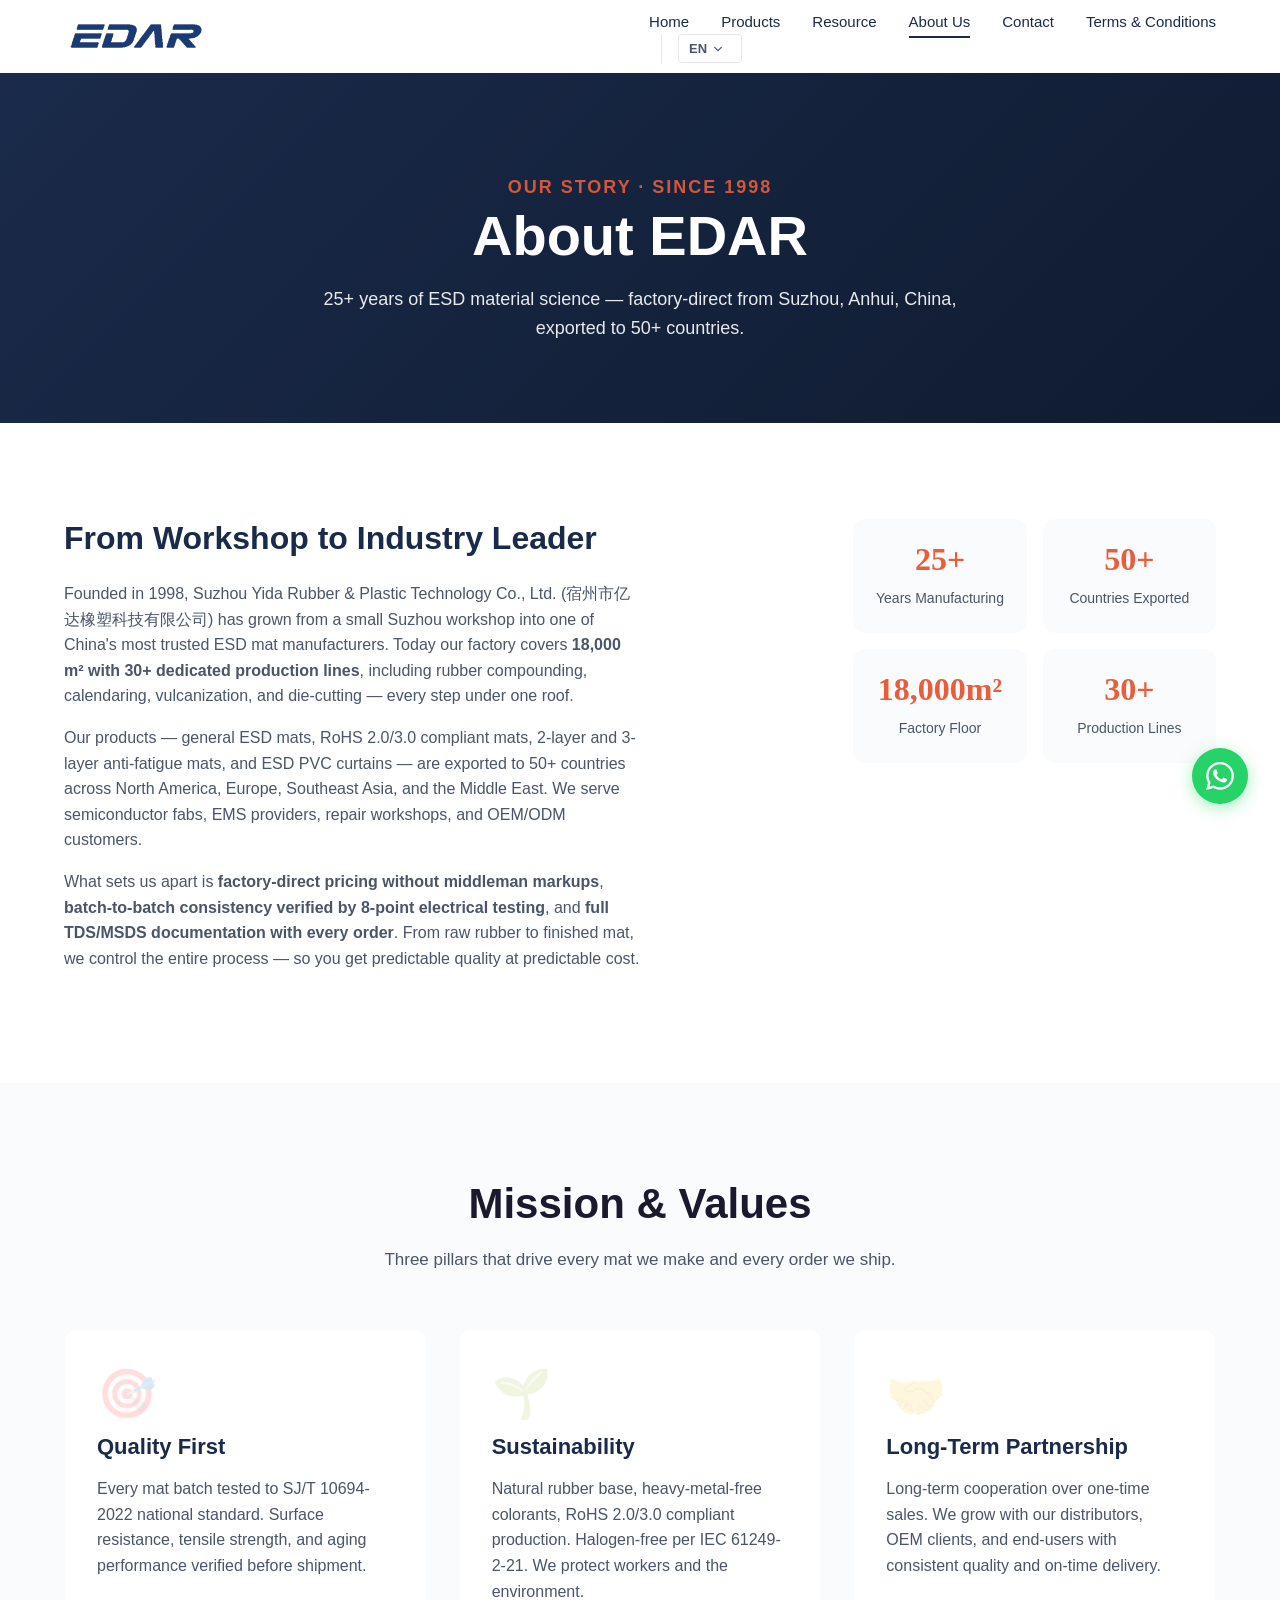
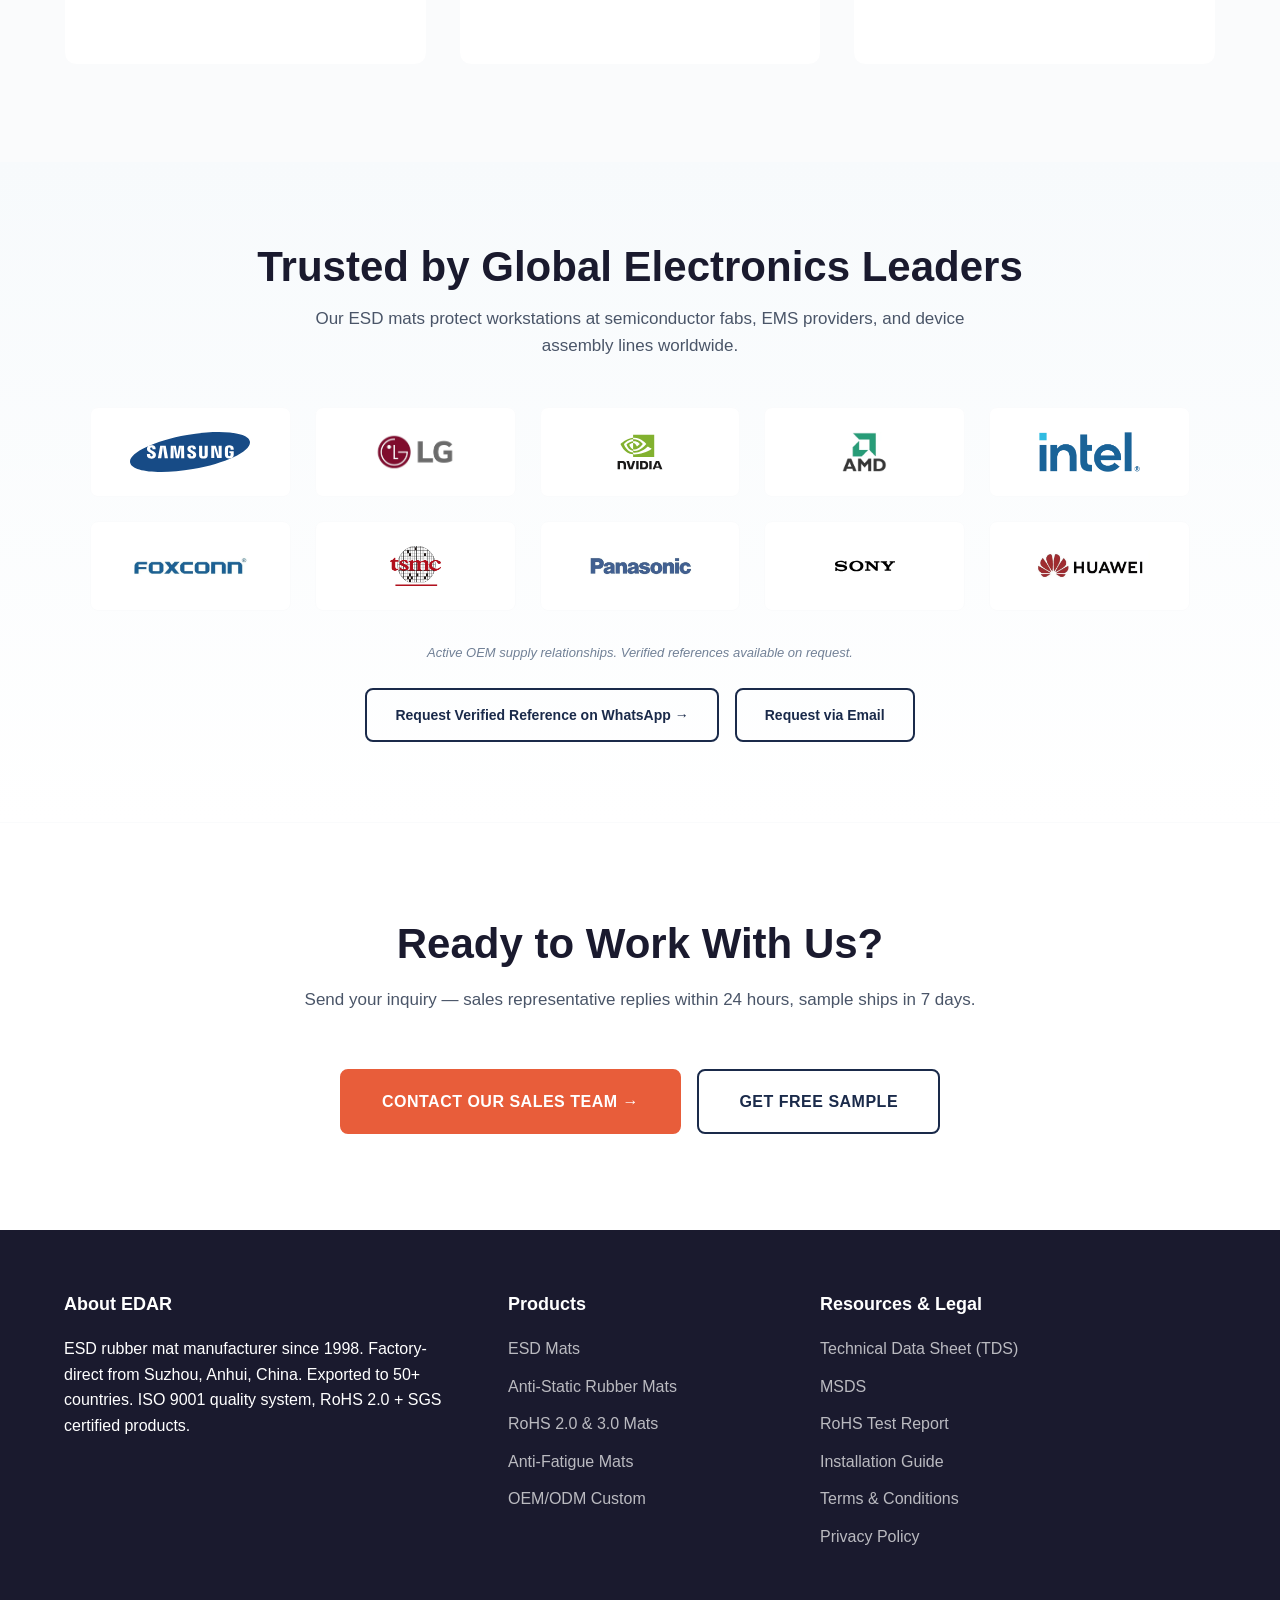
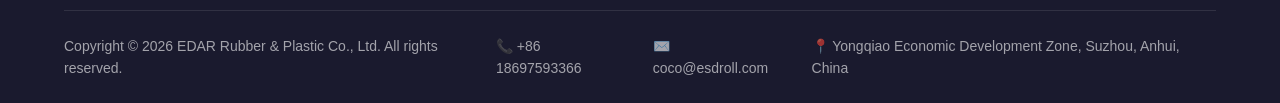
==== about.html @ 363cd25c "v1 preview - esdroll.com new site" ====
<!DOCTYPE html>
<html lang="en">
<head>
<meta charset="UTF-8">
<meta name="viewport" content="width=device-width, initial-scale=1.0">
<title>About EDAR | ESD Mat Manufacturer Since 1998 — Suzhou, Anhui, China</title>
<meta name="description" content="EDAR manufactures ESD rubber mats since 1998. 18,000m² factory, 30+ production lines, exported to 50+ countries. RoHS 2.0 + SGS certified.">
<link rel="preload" as="image" href="assets/img/factory.jpg.webp" fetchpriority="high">
<link rel="stylesheet" href="assets/css/style.css?v=24">
<!-- Open Graph -->
<meta property="og:type" content="website">
<meta property="og:url" content="https://edar-esd.com/about.html">
<meta property="og:title" content="About EDAR — ESD Mat Manufacturer Since 1998">
<meta property="og:description" content="25+ years ESD mat manufacturing. 18,000m² factory. 50+ countries. RoHS 2.0 + SGS.">
<meta property="og:image" content="https://edar-esd.com/assets/img/factory.jpg.webp">
<!-- Twitter -->
<meta name="twitter:card" content="summary_large_image">
<meta name="twitter:title" content="About EDAR — ESD Mat Manufacturer Since 1998">
<meta name="twitter:description" content="25+ years ESD mat manufacturing. 18,000m² factory. 50+ countries.">
<meta name="twitter:image" content="https://edar-esd.com/assets/img/factory.jpg.webp">
<script>document.write('<script src="assets/js/main.js?v=5?v=' + Date.now() + '"><\/script>');</script>
<script src="assets/js/i18n.js"></script>

<!-- SEO: Canonical -->
<link rel="canonical" href="https://edar-esd.com/about.html">
<!-- SEO: Hreflang (EN/ZH only, x-default = EN) -->
<link rel="alternate" hreflang="en" href="https://edar-esd.com/about.html">
<link rel="alternate" hreflang="zh" href="https://edar-esd.com/about.html?lang=zh">
<link rel="alternate" hreflang="x-default" href="https://edar-esd.com/about.html">
<!-- SEO: Organization Schema -->
<script type="application/ld+json">
{
  "@context": "https://schema.org",
  "@type": "Organization",
  "name": "EDAR (Suzhou Yida Rubber & Plastic Technology Co., Ltd.)",
  "alternateName": "EDAR ESD Mat",
  "url": "https://edar-esd.com/",
  "logo": "https://edar-esd.com/assets/img/logo-light.png",
  "description": "Leading manufacturer of ESD rubber mats since 1998. Factory-direct pricing, RoHS 2.0/3.0 + SGS certified, exported to 50+ countries.",
  "foundingDate": "1998",
  "address": {
    "@type": "PostalAddress",
    "streetAddress": "Yongqiao Industrial Park",
    "addressLocality": "Suzhou",
    "addressRegion": "Anhui",
    "postalCode": "234000",
    "addressCountry": "CN"
  },
  "contactPoint": [
    {
      "@type": "ContactPoint",
      "telephone": "+86-18697593366",
      "contactType": "sales",
      "email": "coco@esdroll.com",
      "availableLanguage": [
        "English",
        "Chinese"
      ]
    }
  ],
  "sameAs": []
}
</script>

</head>
<body>

<a href="#mainContent" class="skip-link"><span data-i18n="text_000_skip_to_main_content">Skip to main content</span></a>

<header class="site-header" id="siteHeader">
  <div class="container header-inner">
    <a href="index.html" class="logo logo-img" aria-label="EDAR home"><img src="assets/img/logo-dark.png" alt="EDAR" height="36"></a>
    <nav class="main-nav" id="mainNav" aria-label="Main navigation">
      <ul>
        <li><a href="index.html"><span data-i18n="text_003_home">Home</span></a></li>
        <li><a href="products.html"><span data-i18n="text_096_products">Products</span></a></li>
        <li><a href="resource.html"><span data-i18n="text_005_resource">Resource</span></a></li>
        <li><a href="about.html" class="active" aria-current="page"><span data-i18n="text_006_about_us">About Us</span></a></li>
        <li><a href="contact.html"><span data-i18n="text_007_contact">Contact</span></a></li>
        <li><a href="terms.html"><span data-i18n="text_107_terms_conditions">Terms & Conditions</span></a></li>
      </ul>
            <li class="lang-switcher">
          <button class="lang-btn" id="langToggle" aria-label="Language" aria-haspopup="true" aria-expanded="false">
            <span class="lang-current"><span data-i18n="text_009_en">EN</span></span>
            <svg class="lang-chevron" viewBox="0 0 12 12" width="10" height="10" aria-hidden="true">
              <path d="M2 4l4 4 4-4" stroke="currentColor" stroke-width="1.5" fill="none" stroke-linecap="round" stroke-linejoin="round"/>
            </svg>
          </button>
          <ul class="lang-dropdown" id="langDropdown" role="menu">
            <li role="none"><button role="menuitem" data-lang-switch="en"><span data-i18n="text_010_english">🇺🇸 English</span></button></li>
            <li role="none"><button role="menuitem" data-lang-switch="zh"><span data-i18n="text_011_text_11">🇨🇳 中文</span></button></li>
          </ul>
        </li>
      </nav>
    <button class="menu-toggle" id="menuToggle" aria-label="Menu" aria-expanded="false"><span></span><span></span><span></span></button>
  </div>
</header>

<main id="mainContent">

<section class="page-hero">
  <div class="container">
    <p class="eyebrow"><span data-i18n="text_114_our_story_since_1998">OUR STORY · SINCE 1998</span></p>
    <h1><span data-i18n="text_094_about_edar">About EDAR</span></h1>
    <p><span data-i18n="text_115_25_years_of_esd_material_scien">25+ years of ESD material science — factory-direct from Suzhou, Anhui, China, exported to 50+ countries.</span></p>
  </div>
</section>

<section class="about-story">
  <div class="container">
    <div class="story-grid">
      <div class="story-text">
        <h2><span data-i18n="text_116_from_workshop_to_industry_lead">From Workshop to Industry Leader</span></h2>
        <p>Founded in 1998, Suzhou Yida Rubber & Plastic Technology Co., Ltd. (宿州市亿达橡塑科技有限公司) has grown from a small Suzhou workshop into one of China's most trusted ESD mat manufacturers. Today our factory covers <strong>18,000 m² with 30+ dedicated production lines</strong>, including rubber compounding, calendaring, vulcanization, and die-cutting — every step under one roof.</p>
        <p><span data-i18n="text_117_our_products_general_esd_mats">Our products — general ESD mats, RoHS 2.0/3.0 compliant mats, 2-layer and 3-layer anti-fatigue mats, and ESD PVC curtains — are exported to 50+ countries across North America, Europe, Southeast Asia, and the Middle East. We serve semiconductor fabs, EMS providers, repair workshops, and OEM/ODM customers.</span></p>
        <p>What sets us apart is <strong>factory-direct pricing without middleman markups</strong>, <strong>batch-to-batch consistency verified by 8-point electrical testing</strong>, and <strong>full TDS/MSDS documentation with every order</strong>. From raw rubber to finished mat, we control the entire process — so you get predictable quality at predictable cost.</p>
      </div>
      <div class="story-stats">
        <div class="stat-item">
          <div class="stat-num">25+</div>
          <div class="stat-label">Years Manufacturing</div>
        </div>
        <div class="stat-item">
          <div class="stat-num">50+</div>
          <div class="stat-label">Countries Exported</div>
        </div>
        <div class="stat-item">
          <div class="stat-num">18,000m²</div>
          <div class="stat-label">Factory Floor</div>
        </div>
        <div class="stat-item">
          <div class="stat-num">30+</div>
          <div class="stat-label">Production Lines</div>
        </div>
      </div>
    </div>
  </div>
</section>

<section class="mission">
  <div class="container">
    <h2 class="section-title"><span data-i18n="text_118_mission_values">Mission & Values</span></h2>
    <p class="section-sub"><span data-i18n="text_119_three_pillars_that_drive_every">Three pillars that drive every mat we make and every order we ship.</span></p>
    <div class="grid-3">
      <article class="feature-card">
        <div class="feature-num">🎯</div>
        <h3><span data-i18n="text_120_quality_first">Quality First</span></h3>
        <p><span data-i18n="text_121_every_mat_batch_tested_to_sj_t">Every mat batch tested to SJ/T 10694-2022 national standard. Surface resistance, tensile strength, and aging performance verified before shipment.</span></p>
      </article>
      <article class="feature-card">
        <div class="feature-num">🌱</div>
        <h3><span data-i18n="text_122_sustainability">Sustainability</span></h3>
        <p><span data-i18n="text_123_natural_rubber_base_heavy_meta">Natural rubber base, heavy-metal-free colorants, RoHS 2.0/3.0 compliant production. Halogen-free per IEC 61249-2-21. We protect workers and the environment.</span></p>
      </article>
      <article class="feature-card">
        <div class="feature-num">🤝</div>
        <h3><span data-i18n="text_124_long_term_partnership">Long-Term Partnership</span></h3>
        <p><span data-i18n="text_125_long_term_cooperation_over_one">Long-term cooperation over one-time sales. We grow with our distributors, OEM clients, and end-users with consistent quality and on-time delivery.</span></p>
      </article>
    </div>
  </div>
</section>

<section class="our-users">
  <div class="container">
    <h2 class="section-title"><span data-i18n="text_024_trusted_by_global_electronics">Trusted by Global Electronics Leaders</span></h2>
    <p class="section-sub"><span data-i18n="text_126_our_esd_mats_protect_workstati">Our ESD mats protect workstations at semiconductor fabs, EMS providers, and device assembly lines worldwide.</span></p>
    <div class="users-grid">
      <div class="user-logo" title="Samsung"><img src="assets/users/samsung.svg?v=3" alt="Samsung" loading="lazy" width="140" height="60"></div>
      <div class="user-logo" title="LG"><img src="assets/users/LG.webp" alt="LG" loading="lazy" width="140" height="60"></div>
      <div class="user-logo logo-large" title="NVIDIA"><img src="assets/users/nvidia.svg?v=2" alt="NVIDIA" loading="lazy" width="140" height="60"></div>
      <div class="user-logo" title="AMD"><img src="assets/users/amd.png.webp?v=2" alt="AMD" loading="lazy" width="140" height="60"></div>
      <div class="user-logo" title="Intel"><img src="assets/users/Intel-logo-2022.png.webp?v=5" alt="Intel" loading="lazy" width="140" height="60"></div>
      <div class="user-logo" title="Foxconn"><img src="assets/users/foxconn.webp" alt="Foxconn" loading="lazy"></div>
      <div class="user-logo" title="TSMC"><img src="assets/users/tsmc.webp" alt="TSMC" loading="lazy"></div>
      <div class="user-logo" title="Panasonic"><img src="assets/users/panasonic.webp" alt="Panasonic" loading="lazy"></div>
      <div class="user-logo logo-large" title="Sony"><img src="assets/users/sony.svg?v=2" alt="Sony" loading="lazy"></div>
      <div class="user-logo" title="Huawei"><img src="assets/users/huawei.webp" alt="Huawei" loading="lazy"></div>
    </div>
    <p class="users-note"><span data-i18n="text_026_logos_shown_for_illustration_r">Logos shown for illustration. Real case studies & references available on request.</span></p>
    <div class="users-cta">
      <a href="https://wa.me/8618697593366?text=Hi%20EDAR%2C%20I%27d%20like%20to%20add%20my%20company%20to%20your%20verified%20customer%20reference%20list.%20Please%20share%20case%20studies%20in%20my%20industry%20(semiconductor%2FEMS%2Frepair%2Flab)." class="btn btn-outline" target="_blank" rel="noopener"><span data-i18n="text_027_request_verified_reference_on">Request Verified Reference on WhatsApp →</span></a>
      <a href="mailto:coco@esdroll.com?subject=Request%20to%20be%20added%20as%20verified%20customer%20reference&body=Hi%20EDAR%2C%0A%0AI%27d%20like%20to%20add%20my%20company%20to%20your%20verified%20customer%20reference%20list.%0A%0ACompany%3A%0AIndustry%3A%20(semiconductor%20%2F%20EMS%20%2F%20repair%20%2F%20lab%20%2F%20other)%0ACountry%3A%0AEstimated%20monthly%20quantity%3A%0A%0AThanks" class="btn btn-ghost-dark"><span data-i18n="text_028_request_via_email">Request via Email</span></a>
    </div>
  </div>
</section>

<section class="quote-form" style="background:white;">
  <div class="container">
    <h2 class="section-title"><span data-i18n="text_127_ready_to_work_with_us">Ready to Work With Us?</span></h2>
    <p class="section-sub"><span data-i18n="text_128_send_your_inquiry_sales_repres">Send your inquiry — sales representative replies within 24 hours, sample ships in 7 days.</span></p>
    <div style="text-align:center;">
      <a href="contact.html" class="btn btn-primary btn-lg"><span data-i18n="text_129_contact_our_sales_team">Contact Our Sales Team →</span></a>
      <a href="contact.html?type=sample" class="btn btn-outline btn-lg" style="margin-left:12px;"><span data-i18n="text_022_get_free_sample">Get Free Sample</span></a>
    </div>
  </div>
</section>

</main>

<!-- Footer (consistent with index.html) -->
<footer class="site-footer">
  <div class="container">
    <div class="footer-grid">
      <div>
        <h3><span data-i18n="text_094_about_edar">About EDAR</span></h3>
        <p><span data-i18n="text_095_esd_rubber_mat_manufacturer_si">ESD rubber mat manufacturer since 1998. Factory-direct from Suzhou, Anhui, China. Exported to 50+ countries. ISO 9001 quality system, RoHS 2.0 + SGS certified products.</span></p>
      </div>
      <div>
        <h3><span data-i18n="text_096_products">Products</span></h3>
        <ul class="footer-links">
          <li><a href="products.html"><span data-i18n="text_097_esd_mats">ESD Mats</span></a></li>
          <li><a href="products.html"><span data-i18n="text_098_anti_static_rubber_mats">Anti-Static Rubber Mats</span></a></li>
          <li><a href="products.html"><span data-i18n="text_099_rohs_2_0_3_0_mats">RoHS 2.0 & 3.0 Mats</span></a></li>
          <li><a href="products.html"><span data-i18n="text_100_anti_fatigue_mats">Anti-Fatigue Mats</span></a></li>
          <li><a href="products.html"><span data-i18n="text_101_oem_odm_custom">OEM/ODM Custom</span></a></li>
        </ul>
      </div>
      <div>
        <h3><span data-i18n="text_102_resources_legal">Resources & Legal</span></h3>
        <ul class="footer-links">
          <li><a href="resource.html"><span data-i18n="text_103_technical_data_sheet_tds">Technical Data Sheet (TDS)</span></a></li>
          <li><a href="resource.html"><span data-i18n="text_104_msds">MSDS</span></a></li>
          <li><a href="resource.html"><span data-i18n="text_105_rohs_test_report">RoHS Test Report</span></a></li>
          <li><a href="resource.html"><span data-i18n="text_106_installation_guide">Installation Guide</span></a></li>
          <li><a href="terms.html"><span data-i18n="text_107_terms_conditions">Terms & Conditions</span></a></li>
          <li><a href="terms.html#privacy"><span data-i18n="text_108_privacy_policy">Privacy Policy</span></a></li>
        </ul>
      </div>
    </div>
    <div class="footer-bottom">
      <p><span data-i18n="text_109_copyright_2026_edar_rubber_pla">Copyright © 2026 Suzhou Yida Rubber & Plastic Technology Co., Ltd. (宿州市亿达橡塑科技有限公司) All rights reserved.</span></p>
      <ul>
        <li>📞 <a href="tel:+861****3366"><span data-i18n="text_110_86_18697593366">+86 18697593366</span></a></li>
        <li>✉️ <a href="mailto:coco@esdroll.com"><span data-i18n="text_111_sales_edar_esd_com">coco@esdroll.com</span></a></li>
        <li><span data-i18n="text_112_suzhou_jiangsu_china">📍 Suzhou, Jiangsu, China</span></li>
      </ul>
    </div>
  </div>
</footer>

<!-- WhatsApp Floating Button -->
<a href="https://wa.me/8618697593366" class="wa-float" target="_blank" rel="noopener" aria-label="Chat on WhatsApp">
  <svg viewBox="0 0 24 24" xmlns="http://www.w3.org/2000/svg" aria-hidden="true">
    <path d="M17.472 14.382c-.297-.149-1.758-.867-2.03-.967-.273-.099-.471-.148-.67.15-.197.297-.767.966-.94 1.164-.173.199-.347.223-.644.075-.297-.15-1.255-.463-2.39-1.475-.883-.788-1.48-1.761-1.653-2.059-.173-.297-.018-.458.13-.606.134-.133.298-.347.446-.52.149-.174.198-.298.298-.497.099-.198.05-.371-.025-.52-.075-.149-.669-1.612-.916-2.207-.242-.579-.487-.5-.669-.51-.173-.008-.371-.01-.57-.01-.198 0-.52.074-.792.372-.272.297-1.04 1.016-1.04 2.479 0 1.462 1.065 2.875 1.213 3.074.149.198 2.096 3.2 5.077 4.487.709.306 1.262.489 1.694.625.712.227 1.36.195 1.871.118.571-.085 1.758-.719 2.006-1.413.248-.694.248-1.289.173-1.413-.074-.124-.272-.198-.57-.347m-5.421 7.403h-.004a9.87 9.87 0 01-5.031-1.378l-.361-.214-3.741.982.998-3.648-.235-.374a9.86 9.86 0 01-1.51-5.26c.001-5.45 4.436-9.884 9.888-9.884 2.64 0 5.122 1.03 6.988 2.898a9.825 9.825 0 012.893 6.994c-.003 5.45-4.437 9.884-9.885 9.884m8.413-18.297A11.815 11.815 0 0012.05 0C5.495 0 .16 5.335.157 11.892c0 2.096.547 4.142 1.588 5.945L.057 24l6.305-1.654a11.882 11.882 0 005.683 1.448h.005c6.554 0 11.89-5.335 11.893-11.893a11.821 11.821 0 00-3.48-8.413Z"/>
  </svg>
</a>

<script src="assets/js/main.js?v=5"></script>
<button class="back-to-top" id="backToTop" aria-label="Back to top">↑</button>
</body>
</html>
---- assets/css/style.css ----
/* ================================================
   EDAR ESD Mat — Main Stylesheet
   Pure CSS, no framework, no build step
   ================================================ */

/* ============== Design Tokens (EDAR Brand v2) ============== */
:root {
  /* === Brand Colors (原站配色: 深蓝 + 橙红 + 金) === */
  --primary: #1A2A4A;          /* Deep Navy — 工业品牌稳重 */
  --primary-light: #2C4270;    /* Hover/secondary */
  --primary-dark: #0F1B30;     /* Gradient end */
  --accent: #E85D3A;           /* Warm Coral Orange — CTA */
  --accent-hover: #D04E2C;     /* Accent hover */
  --gold: #C8A84E;             /* Premium gold — 数字/装饰 */

  /* === Neutrals === */
  --dark: #1A1A2E;
  --text: #1A1A2E;
  --text-light: #6B7280;
  --gray-900: #1A2A4A;
  --gray-700: #4A5568;
  --gray-500: #718096;
  --gray-300: #E5E7EB;
  --gray-200: #F0F2F5;
  --gray-100: #FAFBFC;
  --white: #FFFFFF;
  --border: #E5E7EB;

  /* === Background === */
  --bg: #FAFBFC;
  --bg-alt: #F0F2F5;

  /* === Shadows === */
  --shadow-sm: 0 1px 3px rgba(0,0,0,0.06);
  --shadow: 0 4px 24px rgba(0,0,0,0.06);
  --shadow-md: 0 4px 12px rgba(0,0,0,0.1);
  --shadow-lg: 0 12px 48px rgba(0,0,0,0.1);

  /* === Radius === */
  --radius-sm: 6px;
  --radius: 8px;
  --radius-lg: 12px;

  /* === Transitions === */
  --transition: 0.25s cubic-bezier(0.4, 0, 0.2, 1);

  /* === Max Width === */
  --max-w: 1200px;
}

* { box-sizing: border-box; margin: 0; padding: 0; }
html { scroll-behavior: smooth; }
body {
  font-family: 'Inter', -apple-system, BlinkMacSystemFont, sans-serif;
  color: var(--gray-900);
  background: var(--white);
  line-height: 1.6;
  -webkit-font-smoothing: antialiased;
}
h1, h2, h3, h4 { font-family: 'Poppins', sans-serif; line-height: 1.2; font-weight: 700; }
a { color: var(--primary); text-decoration: none; transition: color var(--transition); }
a:hover { color: var(--primary-dark); }
img { max-width: 100%; height: auto; display: block; }
.container { max-width: 1200px; margin: 0 auto; padding: 0 24px; }

/* ============== Header ============== */
.site-header {
  position: sticky; top: 0; z-index: 100;
  background: rgba(255,255,255,0.95);
  backdrop-filter: blur(12px);
  border-bottom: 1px solid var(--gray-100);
  transition: box-shadow var(--transition);
}
.site-header.scrolled { box-shadow: var(--shadow-md); }
.header-inner { display: flex; align-items: center; justify-content: space-between; height: 72px; }
.logo { display: flex; align-items: center; font-family: 'Poppins'; font-weight: 800; font-size: 24px; color: var(--dark); }
.logo-img img { height: 36px; width: auto; display: block; }
.logo-mark {
  display: inline-flex; align-items: center; justify-content: center;
  width: 36px; height: 36px; background: var(--primary); color: white;
  border-radius: 8px; margin-right: 4px; font-size: 20px;
}
.main-nav > ul { display: flex; gap: 32px; list-style: none; }
.main-nav a {
  color: var(--gray-900); font-weight: 500; font-size: 15px;
  position: relative; padding: 8px 0;
}
.main-nav a::after {
  content: ''; position: absolute; bottom: 0; left: 0;
  width: 0; height: 2px; background: var(--primary); transition: width var(--transition);
}
.main-nav a:hover::after, .main-nav a.active::after { width: 100%; }
.main-nav a.active { color: var(--primary); }
.menu-toggle { display: none; background: none; border: 0; cursor: pointer; padding: 8px; }
.menu-toggle span { display: block; width: 24px; height: 2px; background: var(--dark); margin: 5px 0; transition: var(--transition); }

/* ============== Hero ============== */
.hero {
  position: relative; min-height: 640px; display: flex; align-items: center;
  color: white; overflow: hidden; text-align: center;
}
.hero-video { position: absolute; inset: 0; z-index: 0; }
.hero-video video, .hero-image { width: 100%; height: 100%; object-fit: cover; }
.hero-overlay { position: absolute; inset: 0; background: linear-gradient(135deg, rgba(26,42,74,0.4) 0%, rgba(15,27,48,0.25) 100%); }
.hero-content { position: relative; z-index: 1; padding: 120px 24px; max-width: 900px; margin: 0 auto; }
.eyebrow { color: var(--accent); font-size: 13px; font-weight: 700; letter-spacing: 2px; margin-bottom: 16px; }
.hero h1 { font-size: clamp(32px, 5vw, 56px); margin-bottom: 24px; text-shadow: 0 2px 12px rgba(0,0,0,0.45); }
.hero-sub { font-size: 18px; opacity: 0.95; margin-bottom: 40px; max-width: 720px; margin-left: auto; margin-right: auto; text-shadow: 0 1px 6px rgba(0,0,0,0.4); }
.hero-cta { display: flex; gap: 16px; justify-content: center; flex-wrap: wrap; }
.hero-thumbs { display: flex; gap: 12px; justify-content: center; margin-top: 56px; flex-wrap: wrap; }
.hero-thumb {
  width: 80px; height: 60px; object-fit: cover;
  border-radius: 8px; border: 2px solid rgba(255,255,255,0.2);
  transition: all var(--transition);
  background: rgba(255,255,255,0.1);
  box-shadow: var(--shadow-md);
}
.hero-thumb:hover { transform: translateY(-4px) scale(1.08); border-color: var(--accent); box-shadow: 0 8px 24px rgba(255,107,0,0.3); }

/* ============== Buttons ============== */
.btn {
  display: inline-flex; align-items: center; gap: 8px;
  padding: 14px 32px; border-radius: var(--radius);
  font-weight: 600; font-size: 15px; cursor: pointer;
  transition: all var(--transition); border: 2px solid transparent;
  text-transform: uppercase; letter-spacing: 0.5px;
}
.btn-primary { background: var(--accent); color: white; border-color: var(--accent); }
.btn-primary:hover { background: var(--accent-hover); border-color: var(--accent-hover); color: white; transform: translateY(-2px); box-shadow: 0 4px 16px rgba(232,93,58,0.35); }
.btn-primary:disabled, .btn-primary[disabled] { background: var(--gray-500); border-color: var(--gray-500); cursor: not-allowed; transform: none; box-shadow: none; }
.btn-ghost { background: transparent; color: white; border-color: rgba(255,255,255,0.4); }
.btn-ghost:hover { background: rgba(255,255,255,0.15); color: white; border-color: var(--accent); }
.btn-lg { padding: 18px 40px; font-size: 16px; }
.btn-outline { background: transparent; color: var(--primary); border-color: var(--primary); }
.btn-outline:hover { background: var(--primary); color: white; }
.btn:focus-visible { outline: 2px solid var(--accent); outline-offset: 3px; }

/* ============== Sections ============== */
section { padding: 96px 0; }
.section-title { font-size: clamp(28px, 4vw, 42px); text-align: center; margin-bottom: 16px; color: var(--dark); }
.section-sub { font-size: 17px; color: var(--gray-700); text-align: center; max-width: 720px; margin: 0 auto 56px; }
.section-title.light, .section-sub.light { color: white; }
.section-sub.light { opacity: 0.95; }

/* ============== Why Us ============== */
.grid-3 { display: grid; grid-template-columns: repeat(3, 1fr); gap: 32px; }
.feature-card {
  background: white; padding: 40px 32px; border-radius: 12px;
  border: 1px solid var(--gray-100);
  transition: all var(--transition); position: relative; overflow: hidden;
}
.feature-card::before {
  content: ''; position: absolute; top: 0; left: 0; width: 100%; height: 4px;
  background: linear-gradient(90deg, var(--primary), var(--accent));
  transform: scaleX(0); transform-origin: left; transition: transform var(--transition);
}
.feature-card:hover { transform: translateY(-6px); box-shadow: var(--shadow-lg); border-color: transparent; }
.feature-card:hover::before { transform: scaleX(1); }
.feature-num { font-family: 'Poppins'; font-size: 48px; font-weight: 800; color: var(--accent); opacity: 0.15; line-height: 1; margin-bottom: 16px; }
.feature-card h3 { font-size: 22px; margin-bottom: 16px; }
.feature-card p { color: var(--gray-700); margin-bottom: 20px; }
.link-arrow { color: var(--primary); font-weight: 600; font-size: 14px; }
.link-arrow:hover { color: var(--accent); }

/* ============== Product Cards ============== */
.product-cards { gap: 24px; }
.product-card {
  background: white; border-radius: 12px; overflow: hidden;
  border: 1px solid var(--gray-100); transition: all var(--transition);
  display: flex; flex-direction: column;
}
.product-card:hover { transform: translateY(-4px); box-shadow: var(--shadow-lg); border-color: var(--primary); }
.product-card-img {
  aspect-ratio: 4/3; background: var(--gray-100);
  display: flex; align-items: center; justify-content: center; overflow: hidden;
}
.product-card-img img { width: 100%; height: 100%; object-fit: cover; transition: transform 0.5s; }
.product-card:hover .product-card-img img { transform: scale(1.05); }
.product-card-body { padding: 24px; flex: 1; display: flex; flex-direction: column; }
.product-card h3 { font-size: 20px; margin-bottom: 12px; color: var(--dark); }
.product-card p { color: var(--gray-700); font-size: 14px; flex: 1; margin-bottom: 16px; }
.product-card .product-meta { display: flex; gap: 12px; font-size: 12px; color: var(--gray-500); margin-bottom: 16px; }
.product-card .product-meta span { background: var(--gray-100); padding: 4px 10px; border-radius: 4px; }
.product-card-badge {
  position: absolute; top: 12px; left: 12px;
  background: var(--accent); color: white;
  padding: 6px 12px; border-radius: 6px;
  font-size: 11px; font-weight: 700; text-transform: uppercase;
  letter-spacing: 0.5px;
  box-shadow: var(--shadow-sm);
  z-index: 2;
}
.product-card .product-tag {
  position: absolute; top: 12px; right: 12px;
  color: white;
  padding: 6px 12px; border-radius: 6px;
  font-size: 11px; font-weight: 700; text-transform: uppercase;
  letter-spacing: 0.5px;
  box-shadow: var(--shadow-sm);
  z-index: 2;
}
.product-card-img { position: relative; }
.product-specs {
  list-style: none; padding: 12px 0; margin: 0 0 16px;
  border-top: 1px solid var(--gray-100); border-bottom: 1px solid var(--gray-100);
  font-size: 13px;
}
.product-specs li { padding: 4px 0; color: var(--gray-700); }
.product-specs strong { color: var(--dark); margin-right: 6px; }

/* ============== Material Section ============== */
.material { background: var(--gray-100); }
.material-card { text-align: center; padding: 32px 24px; }
.material-icon { font-size: 56px; margin-bottom: 20px; }
.material-card h3 { font-size: 20px; margin-bottom: 12px; }
.material-card p { color: var(--gray-700); }

/* ============== Specs Strip ============== */
.specs-strip { background: linear-gradient(135deg, var(--primary) 0%, var(--primary-dark) 100%); color: white; }
.specs-grid { display: grid; grid-template-columns: repeat(4, 1fr); gap: 24px; }
.spec-item { text-align: left; padding: 28px 24px; background: rgba(255,255,255,0.05); border-radius: 12px; border: 1px solid rgba(255,255,255,0.1); position: relative; }
.spec-icon { width: 40px; height: 40px; margin-bottom: 14px; color: var(--gold); display: inline-flex; align-items: center; justify-content: center; }
.spec-icon svg { width: 100%; height: 100%; stroke-width: 1.75; }
.spec-title { font-family: 'Poppins'; font-size: 14px; font-weight: 700; color: var(--gold); text-transform: uppercase; letter-spacing: 1.5px; margin-bottom: 18px; }
.spec-value { font-family: 'Poppins'; font-size: 22px; font-weight: 700; color: var(--white); line-height: 1.2; margin-bottom: 8px; word-break: break-word; }
.spec-label { font-size: 13px; opacity: 0.85; margin-bottom: 18px; }
.spec-primary { padding-bottom: 14px; border-bottom: 1px solid rgba(255,255,255,0.1); margin-bottom: 14px; }
.spec-rows { list-style: none; padding: 0; margin: 0; }
.spec-rows li { display: flex; justify-content: space-between; align-items: center; padding: 6px 0; font-size: 12px; border-bottom: 1px solid rgba(255,255,255,0.05); gap: 8px; }
.spec-rows li:last-child { border-bottom: 0; }
.spec-row-label { color: rgba(255,255,255,0.65); flex: 1; }
.spec-row-value { color: var(--white); font-weight: 600; font-family: 'Poppins'; text-align: right; }

/* ============== Quote Form ============== */
.quote-form { background: var(--gray-100); }
.form { max-width: 800px; margin: 0 auto; background: white; padding: 40px; border-radius: 12px; box-shadow: var(--shadow-md); }
.form-row { display: grid; grid-template-columns: 1fr 1fr; gap: 20px; margin-bottom: 20px; }
.form-group { display: flex; flex-direction: column; }
.form-group.full { grid-column: 1 / -1; margin-bottom: 24px; }
.form-group label { font-size: 14px; font-weight: 600; color: var(--gray-900); margin-bottom: 8px; }
.form-group input, .form-group select, .form-group textarea {
  padding: 12px 16px; border: 1px solid var(--gray-300);
  border-radius: var(--radius); font-size: 15px; font-family: inherit;
  transition: border-color var(--transition), box-shadow var(--transition);
}
.form-group input:focus, .form-group select:focus, .form-group textarea:focus {
  outline: 2px solid var(--accent);
  outline-offset: 0;
  border-color: var(--accent);
  box-shadow: 0 0 0 3px rgba(232,93,58,0.15);
}

/* ============== Footer ============== */
.site-footer { background: var(--dark); color: white; padding: 64px 0 24px; }
.footer-grid { display: grid; grid-template-columns: 1.5fr 1fr 1.5fr; gap: 48px; margin-bottom: 48px; }
.site-footer h3 { color: white; font-size: 18px; margin-bottom: 20px; }
.footer-contact, .footer-links { list-style: none; }
.footer-contact li, .footer-links li { margin-bottom: 12px; }
.footer-contact a, .footer-links a { color: rgba(255,255,255,0.7); }
.footer-contact a:hover, .footer-links a:hover { color: var(--accent); }
.footer-bottom {
  border-top: 1px solid rgba(255,255,255,0.1); padding-top: 24px;
  display: flex; justify-content: space-between; align-items: center;
  color: rgba(255,255,255,0.6); font-size: 14px;
}
.footer-bottom ul { display: flex; gap: 24px; list-style: none; }
.footer-bottom a { color: rgba(255,255,255,0.6); }
.footer-bottom a:hover { color: var(--accent); }

/* ============== Sample Modal ============== */
.modal-backdrop {
  position: fixed; inset: 0; background: rgba(15,26,44,0.7);
  display: none; align-items: center; justify-content: center; z-index: 200;
  backdrop-filter: blur(4px);
}
.modal-backdrop.open { display: flex; }
.modal {
  background: white; padding: 40px; border-radius: 12px;
  max-width: 500px; width: 90%; max-height: 90vh; overflow-y: auto;
  box-shadow: var(--shadow-lg);
}
.modal h3 { font-size: 24px; margin-bottom: 8px; }
.modal p { color: var(--gray-700); margin-bottom: 24px; }
.modal-close {
  position: absolute; top: 16px; right: 16px;
  background: none; border: 0; font-size: 24px; cursor: pointer; color: var(--gray-500);
}

/* ============== Toast ============== */
.toast {
  position: fixed; bottom: 32px; right: 32px; z-index: 300;
  background: var(--dark); color: white; padding: 16px 24px;
  border-radius: 8px; box-shadow: var(--shadow-lg);
  transform: translateX(120%); transition: transform 0.3s;
  display: flex; align-items: center; gap: 12px;
}
.toast.show { transform: translateX(0); }
.toast.success { background: #10b981; }
.toast.error { background: #ef4444; }

/* ============== Responsive ============== */
@media (min-width: 769px) and (max-width: 968px) {
  .grid-3 { grid-template-columns: repeat(2, 1fr); }
  .apps-grid { grid-template-columns: repeat(2, 1fr); }
  .testimonials-grid { grid-template-columns: repeat(2, 1fr); }
  .specs-grid { grid-template-columns: repeat(2, 1fr); }
  .cert-grid { grid-template-columns: repeat(3, 1fr); }
  .users-grid { grid-template-columns: repeat(3, 1fr); }
}

@media (max-width: 968px) {
  .grid-3, .specs-grid, .footer-grid, .testimonials-grid, .apps-grid { grid-template-columns: 1fr; }
  .stats-grid { grid-template-columns: repeat(2, 1fr); }
  .cert-grid { grid-template-columns: repeat(3, 1fr); }
  .form-row { grid-template-columns: 1fr; }
  .menu-toggle { display: block; }
  .main-nav {
    position: fixed; top: 72px; left: 0; right: 0; background: white;
    box-shadow: var(--shadow-md); padding: 24px;
    transform: translateY(-100%); transition: transform var(--transition);
    border-bottom: 1px solid var(--gray-100);
  }
  .main-nav.open { transform: translateY(0); }
  .main-nav ul { flex-direction: column; gap: 16px; }
  .hero { min-height: 480px; }
  .hero-content { padding: 80px 24px; }
  section { padding: 64px 0; }
  .footer-bottom { flex-direction: column; gap: 16px; }
}

/* ============== Stats Bar (Numbers Strip) ============== */
.stats-bar {
  background: var(--primary);
  color: white;
  padding: 80px 0;
  border-top: 1px solid rgba(255,255,255,0.05);
  border-bottom: 1px solid rgba(255,255,255,0.05);
}
.stats-grid { display: grid; grid-template-columns: repeat(3, 1fr); gap: 32px; }
.stat-item { text-align: center; }
.stat-num { font-family: 'Poppins'; font-size: 48px; font-weight: 800; color: var(--gold); line-height: 1; margin-bottom: 12px; word-break: break-word; }
.stat-label { font-size: 14px; color: rgba(255,255,255,0.7); text-transform: uppercase; letter-spacing: 1.5px; }

/* ============== Scroll Reveal Animation ============== */
.reveal {
  opacity: 0;
  transform: translateY(24px);
  transition: opacity 0.6s ease-out, transform 0.6s ease-out;
}
.reveal.reveal-visible {
  opacity: 1;
  transform: translateY(0);
}
/* Stagger child reveals */
.apps-grid .app-card:nth-child(2).reveal-visible,
.testimonials-grid .testimonial-card:nth-child(2).reveal-visible,
.stats-grid .stat-item:nth-child(2).reveal-visible,
.users-grid .user-logo:nth-child(2).reveal-visible { transition-delay: 0.06s; }
.apps-grid .app-card:nth-child(3).reveal-visible,
.testimonials-grid .testimonial-card:nth-child(3).reveal-visible,
.stats-grid .stat-item:nth-child(3).reveal-visible,
.users-grid .user-logo:nth-child(3).reveal-visible { transition-delay: 0.12s; }

.testimonials-grid .testimonial-card:nth-child(4).reveal-visible { transition-delay: 0.18s; }

.testimonials-grid .testimonial-card:nth-child(5).reveal-visible { transition-delay: 0.24s; }

.testimonials-grid .testimonial-card:nth-child(6).reveal-visible { transition-delay: 0.30s; }
.apps-grid .app-card:nth-child(4).reveal-visible,
.stats-grid .stat-item:nth-child(4).reveal-visible,
.users-grid .user-logo:nth-child(4).reveal-visible { transition-delay: 0.18s; }

.stats-grid .stat-item:nth-child(5).reveal-visible,
.users-grid .user-logo:nth-child(5).reveal-visible { transition-delay: 0.24s; }

.stats-grid .stat-item:nth-child(6).reveal-visible,
.users-grid .user-logo:nth-child(6).reveal-visible { transition-delay: 0.30s; }
.apps-grid .app-card:nth-child(5).reveal-visible,
.users-grid .user-logo:nth-child(5).reveal-visible { transition-delay: 0.24s; }
.users-grid .user-logo:nth-child(6).reveal-visible { transition-delay: 0.30s; }
.users-grid .user-logo:nth-child(7).reveal-visible { transition-delay: 0.36s; }
.users-grid .user-logo:nth-child(8).reveal-visible { transition-delay: 0.42s; }
.users-grid .user-logo:nth-child(9).reveal-visible { transition-delay: 0.48s; }
.users-grid .user-logo:nth-child(10).reveal-visible { transition-delay: 0.54s; }
@media (prefers-reduced-motion: reduce) {
  .reveal, .reveal.reveal-visible { opacity: 1; transform: none; transition: none; }
}

/* ============== Certifications ============== */
.certifications { background: var(--gray-100); }
.cert-grid { display: grid; grid-template-columns: repeat(6, 1fr); gap: 20px; }
.cert-badge {
  background: white; padding: 24px 16px; border-radius: 12px;
  text-align: center; border: 1px solid var(--gray-100);
  transition: all var(--transition);
}
.cert-badge:hover { transform: translateY(-4px); box-shadow: var(--shadow-md); border-color: var(--accent); }
.cert-icon { width: 64px; height: 64px; margin: 0 auto 12px; color: var(--primary); display: flex; align-items: center; justify-content: center; }
.cert-icon svg { width: 100%; height: 100%; stroke-width: 1.75; }
.cert-icon img { max-width: 100%; max-height: 100%; object-fit: contain; }
.cert-name { font-family: 'Poppins'; font-size: 14px; font-weight: 700; color: var(--dark); margin-bottom: 4px; }
.cert-desc { font-size: 11px; color: var(--gray-500); }

/* ============== Back to Top ============== */
.back-to-top {
  position: fixed; bottom: 32px; right: 32px; z-index: 99;
  width: 48px; height: 48px; border-radius: 50%;
  background: var(--primary); color: white; border: 0;
  font-size: 20px; font-weight: 700; cursor: pointer;
  box-shadow: var(--shadow-lg);
  opacity: 0; transform: translateY(20px); pointer-events: none;
  transition: all var(--transition);
}
.back-to-top.show { opacity: 1; transform: translateY(0); pointer-events: auto; }
.back-to-top:hover { background: var(--accent); transform: translateY(-4px); }
.back-to-top:focus-visible { outline: 2px solid var(--gold); outline-offset: 2px; }

/* ============== Page Hero (sub-pages) ============== */
.page-hero { background: linear-gradient(135deg, var(--primary) 0%, var(--primary-dark) 100%); color: white; padding: 100px 0 80px; text-align: center; }
.page-hero h1 { font-size: clamp(36px, 5vw, 56px); margin-bottom: 16px; }
.page-hero p { font-size: 18px; opacity: 0.9; max-width: 640px; margin: 0 auto; }
.page-hero .eyebrow { color: var(--accent); }
.story-grid { display: grid; grid-template-columns: 2fr 1fr; gap: 64px; align-items: start; }
.story-text h2 { font-size: 32px; margin-bottom: 24px; }
.story-text p { color: var(--gray-700); margin-bottom: 16px; font-size: 16px; }
.story-stats { display: grid; grid-template-columns: 1fr 1fr; gap: 16px; }
.story-stats .stat-item { background: var(--gray-100); padding: 24px 16px; border-radius: 12px; }
.story-stats .stat-num { font-size: 32px; color: var(--accent); }
.story-stats .stat-label { color: var(--gray-700); text-transform: none; letter-spacing: 0; }
.mission { background: var(--gray-100); }
@media (max-width: 968px) { .story-grid { grid-template-columns: 1fr; } }

/* ============== Our Users (Customer Logos) ============== */
.our-users {
  padding: 80px 0;
  background: linear-gradient(180deg, #f7fafc 0%, #ffffff 100%);
  border-top: 1px solid var(--gray-100);
  border-bottom: 1px solid var(--gray-100);
}
.our-users .section-title { margin-bottom: 12px; }
.our-users .section-sub { margin-bottom: 48px; }
.users-grid {
  display: grid;
  grid-template-columns: repeat(5, 1fr);
  gap: 24px;
  align-items: center;
  max-width: 1100px;
  margin: 0 auto;
}
.user-logo {
  display: flex;
  align-items: center;
  justify-content: center;
  height: 90px;
  padding: 14px 16px;
  background: var(--white);
  border: 1px solid var(--gray-100);
  border-radius: var(--radius);
  transition: all var(--transition);
  filter: grayscale(30%);
  opacity: 0.85;
  overflow: hidden;
}
.user-logo:hover {
  filter: grayscale(0%);
  opacity: 1;
  transform: translateY(-3px);
  box-shadow: var(--shadow-md);
  border-color: var(--primary);
}
.user-logo img {
  /* 2026-06-15 视觉统一 v3：120×40 框，平衡 Intel 撑满 + Sony svg 主体被压缩 */
  width: 120px;
  height: 40px;
  object-fit: contain;
  object-position: center;
  display: block;
  max-width: none;
  max-height: none;
}

/* 2026-06-15 NVIDIA + Sony 单独放大 30%（这两个比例极端,默认框显示偏小）*/
.user-logo.logo-large img {
  width: 156px;
  height: 52px;
}
/* 移除所有个别 logo 比例调整 — 统一规则让 JS 处理 */
.user-logo.user-logo-text {
  color: var(--dark);
  font-weight: 800;
  transition: color var(--transition);
}
.user-logo.user-logo-text:hover { color: var(--primary); }
.user-logo.user-logo-text svg { height: 50px; width: auto; }
.users-note {
  text-align: center;
  font-size: 13px;
  color: var(--gray-500);
  margin-top: 32px;
  font-style: italic;
}

/* ============== Users CTA (Verified Reference Request) ============== */
.users-cta {
  display: flex; gap: 16px; justify-content: center; align-items: center;
  margin-top: 24px; flex-wrap: wrap;
}
.users-cta .btn { padding: 14px 28px; font-size: 14px; text-transform: none; letter-spacing: 0; }
.btn-ghost-dark {
  background: transparent; color: var(--primary);
  border: 2px solid var(--primary);
}
.btn-ghost-dark:hover { background: var(--primary); color: white; transform: translateY(-2px); }
@media (max-width: 640px) {
  .users-cta { flex-direction: column; width: 100%; }
  .users-cta .btn { width: 100%; }
}

/* ============== Industry Applications ============== */
.applications { background: var(--gray-100); }
.apps-grid { display: grid; grid-template-columns: repeat(4, 1fr); gap: 24px; }
.app-card {
  background: white; border-radius: 12px; overflow: hidden;
  box-shadow: var(--shadow-sm); transition: all var(--transition);
}
.app-card:hover { transform: translateY(-4px); box-shadow: var(--shadow-lg); }
.app-img { aspect-ratio: 4/3; overflow: hidden; background: var(--gray-100); }
.app-img img { width: 100%; height: 100%; object-fit: cover; transition: transform 0.5s; }
.app-card:hover .app-img img { transform: scale(1.05); }
.app-body { padding: 24px; }
.app-body h3 { font-size: 18px; margin-bottom: 8px; color: var(--dark); }
.app-body p { font-size: 14px; color: var(--gray-700); line-height: 1.5; }

/* ============== Testimonials ============== */
.testimonials { background: white; }
.testimonials-grid { display: grid; grid-template-columns: repeat(3, 1fr); gap: 32px; }
.testimonial-card {
  background: var(--gray-100);
  padding: 36px 28px;
  border-radius: 12px;
  position: relative;
  border-left: 4px solid var(--accent);
  transition: all var(--transition);
}
.testimonial-card:hover { transform: translateY(-3px); box-shadow: var(--shadow-md); }
.testimonial-quote {
  font-family: 'Poppins'; font-size: 64px; line-height: 1;
  color: var(--primary); opacity: 0.2;
  position: absolute; top: 8px; left: 20px;
}
.testimonial-text {
  font-size: 15px; line-height: 1.7; color: var(--gray-700);
  margin: 24px 0 24px; font-style: italic;
}
.testimonial-author { display: flex; align-items: center; gap: 12px; }
.testimonial-avatar {
  width: 44px; height: 44px; border-radius: 50%;
  background: linear-gradient(135deg, var(--primary), var(--accent));
  color: white; display: flex; align-items: center; justify-content: center;
  font-weight: 700; font-size: 18px;
  font-family: 'Poppins';
}
.testimonial-name { font-weight: 600; color: var(--dark); font-size: 14px; }
.testimonial-role { font-size: 12px; color: var(--gray-500); margin-top: 2px; }
@media (max-width: 768px) {
  .users-grid { grid-template-columns: repeat(3, 1fr); gap: 16px; }
  .user-logo { height: 70px; padding: 10px; }
  .user-logo img { max-height: 40px; }
  .hero-thumbs { gap: 8px; }
  .hero-thumb { width: 60px; height: 45px; }
}
@media (max-width: 480px) {
  .users-grid { grid-template-columns: repeat(2, 1fr); }
  .cert-grid { grid-template-columns: repeat(2, 1fr); gap: 12px; }
  .cert-badge { padding: 16px 12px; }
  .hero-thumb { width: 52px; height: 39px; }
  .stat-num { font-size: 36px; }
}

/* ============== Material Card with Image ============== */
.material-img {
  width: 100%;
  height: 180px;
  border-radius: var(--radius);
  overflow: hidden;
  margin-bottom: 20px;
  background: var(--gray-100);
}
.material-img img {
  width: 100%;
  height: 100%;
  object-fit: cover;
  transition: transform 0.4s ease;
}
.material-card:hover .material-img img { transform: scale(1.05); }

/* ============== Skip-to-content (A11y) ============== */
.skip-link {
  position: absolute; top: -100%; left: 16px; z-index: 9999;
  padding: 12px 24px; background: var(--primary); color: white;
  border-radius: 0 0 var(--radius) var(--radius);
  font-weight: 600; text-decoration: none;
  transition: top 0.2s;
}
.skip-link:focus { top: 0; color: white; }

/* ============== Section Rhythm Utilities ============== */
.section--dense { padding: 64px 0; }
.section--heroic { padding: 120px 0; }
.section--alt-bg { background: var(--bg); }

/* ============== WhatsApp Floating Button ============== */
.wa-float {
  position: fixed; bottom: 96px; right: 32px; z-index: 98;
  width: 56px; height: 56px; border-radius: 50%;
  background: #25D366; color: white;
  display: flex; align-items: center; justify-content: center;
  box-shadow: 0 4px 16px rgba(37,211,102,0.4);
  transition: all var(--transition);
  text-decoration: none;
}
.wa-float:hover { transform: translateY(-4px) scale(1.05); background: #1FB855; box-shadow: 0 8px 24px rgba(37,211,102,0.5); }
.wa-float:focus-visible { outline: 2px solid var(--gold); outline-offset: 3px; }
.wa-float svg { width: 28px; height: 28px; fill: white; }
@media (max-width: 768px) { .wa-float { bottom: 88px; right: 20px; width: 52px; height: 52px; } }

/* ============== Story Text Reading Width ============== */
.story-text p { max-width: 65ch; }

/* ============== Language Switcher (Dropdown) ============== */
.lang-switcher {
  position: relative;
  display: flex !important;
  align-items: center;
  margin-left: 12px;
  padding-left: 16px;
  border-left: 1px solid var(--gray-300);
}
.lang-btn {
  background: transparent;
  border: 1px solid var(--gray-300);
  color: var(--gray-700);
  padding: 6px 10px;
  border-radius: 4px;
  font-size: 13px;
  font-weight: 600;
  cursor: pointer;
  transition: all 0.2s;
  display: flex;
  align-items: center;
  gap: 6px;
  font-family: inherit;
  min-width: 64px;
}
.lang-btn:hover {
  border-color: var(--primary);
  color: var(--primary);
  background: rgba(26, 115, 232, 0.05);
}
.lang-chevron {
  transition: transform 0.2s;
}
.lang-switcher.open .lang-chevron { transform: rotate(180deg); }
.lang-dropdown {
  position: absolute;
  top: calc(100% + 8px);
  right: 0;
  background: white;
  border: 1px solid var(--gray-100);
  border-radius: 8px;
  box-shadow: 0 8px 24px rgba(0,0,0,0.12);
  list-style: none;
  margin: 0;
  padding: 6px;
  min-width: 180px;
  display: none;          /* 默认隐藏 */
  z-index: 1000;
}
.lang-switcher.open .lang-dropdown { display: block; }  /* open 时显示 */
.lang-dropdown li { margin: 0; padding: 0; }
.lang-dropdown button {
  width: 100%;
  text-align: left;
  background: transparent;
  border: none;
  padding: 8px 12px;
  border-radius: 4px;
  font-size: 14px;
  color: var(--gray-900);
  cursor: pointer;
  font-family: inherit;
  display: flex;
  align-items: center;
  gap: 8px;
  transition: background 0.15s;
}
.lang-dropdown button:hover {
  background: var(--gray-100);
}
.lang-dropdown button.active {
  background: rgba(26, 115, 232, 0.1);
  color: var(--primary);
  font-weight: 600;
}
@media (max-width: 968px) {
  .lang-switcher { padding-left: 0; border-left: none; margin-left: 0; position: static; }
  .lang-btn { padding: 4px 8px; font-size: 12px; min-width: 56px; }
  .lang-dropdown { right: 0; left: auto; }
}

/* ============== Who We Are (Video Module) ============== */
.who-we-are { padding: 80px 0; background: var(--white); }
.who-grid {
  display: grid;
  grid-template-columns: 1fr 1fr;
  gap: 60px;
  align-items: center;
}
.who-video { position: relative; }
.who-video .video-lightbox {
  display: block;
  position: relative;
  border-radius: 12px;
  overflow: hidden;
  box-shadow: 0 12px 32px rgba(0,0,0,0.15);
  transition: transform 0.3s, box-shadow 0.3s;
}
.who-video .video-lightbox:hover {
  transform: translateY(-4px);
  box-shadow: 0 16px 40px rgba(0,0,0,0.2);
}
.who-video .video-cover {
  display: block;
  width: 100%;
  height: auto;
  aspect-ratio: 4/3;
  object-fit: cover;
}
.who-video .video-play-btn {
  position: absolute;
  top: 50%;
  left: 50%;
  transform: translate(-50%, -50%);
  pointer-events: none;
  filter: drop-shadow(0 4px 12px rgba(0,0,0,0.4));
  transition: transform 0.2s;
}
.who-video .video-lightbox:hover .video-play-btn {
  transform: translate(-50%, -50%) scale(1.1);
}
.who-content { padding: 20px 0; }
.who-content .eyebrow { color: var(--accent); font-size: 13px; font-weight: 700; letter-spacing: 2px; margin-bottom: 16px; }
.who-content .section-title { font-size: 42px; line-height: 1.15; margin-bottom: 8px; }
.who-content .who-subtitle { font-size: 24px; color: var(--gray-700); font-weight: 500; margin-bottom: 4px; }
.who-content .who-tagline { font-size: 18px; color: var(--primary); font-weight: 600; margin-bottom: 24px; }
.who-content .who-desc { font-size: 16px; line-height: 1.7; color: var(--gray-700); margin-bottom: 32px; }
.who-content .btn { padding: 14px 32px; font-size: 15px; }
@media (max-width: 968px) {
  .who-grid { grid-template-columns: 1fr; gap: 32px; }
  .who-content .section-title { font-size: 32px; }
  .who-content .who-subtitle { font-size: 20px; }
}

/* ============== Hero Warranty Line ============== */
.hero-warranty {
  display: inline-block;
  background: rgba(255,255,255,0.12);
  border: 1px solid rgba(255,255,255,0.2);
  backdrop-filter: blur(6px);
  color: white;
  font-size: 13px;
  font-weight: 600;
  letter-spacing: 0.3px;
  padding: 8px 20px;
  border-radius: 999px;
  margin: 28px auto 0;
  text-shadow: 0 1px 3px rgba(0,0,0,0.4);
}

/* ============== Video Overlay Text ============== */
.video-lightbox { position: relative; cursor: pointer; }
.video-lightbox .video-overlay-text {
  position: absolute;
  left: 24px; bottom: 24px;
  background: rgba(0,0,0,0.65);
  color: white;
  font-size: 15px;
  font-weight: 600;
  padding: 10px 18px;
  border-radius: 6px;
  pointer-events: none;
  text-shadow: 0 1px 2px rgba(0,0,0,0.5);
}

/* ============== Product Specs Extended (collapsible) ============== */
.product-specs-extended {
  margin: 12px 0 16px;
  font-size: 13px;
}
.product-specs-extended summary {
  cursor: pointer;
  color: var(--primary);
  font-weight: 600;
  padding: 8px 0;
  user-select: none;
}
.product-specs-extended summary:hover { color: var(--accent); }
.product-specs-extended[open] summary { margin-bottom: 8px; }
.product-specs-extended table {
  width: 100%;
  border-collapse: collapse;
  font-size: 12px;
  margin-top: 8px;
}
.product-specs-extended th, .product-specs-extended td {
  text-align: left;
  padding: 6px 10px;
  border-bottom: 1px solid var(--gray-100);
  vertical-align: top;
}
.product-specs-extended th {
  color: var(--gray-700);
  font-weight: 600;
  width: 38%;
  background: var(--gray-50);
}
.product-specs-extended td { color: var(--gray-700); }

/* ============== All Products Link ============== */
.all-products-link {
  text-align: center;
  margin-top: 48px;
}

/* ============== FAQ Section ============== */
.faq { padding: 80px 0; background: var(--gray-50); }
.faq-list { max-width: 800px; margin: 0 auto; }
.faq-item {
  background: white;
  border: 1px solid var(--gray-200);
  border-radius: 8px;
  margin-bottom: 12px;
  padding: 4px 24px;
  transition: box-shadow 0.2s;
}
.faq-item:hover { box-shadow: 0 2px 8px rgba(0,0,0,0.04); }
.faq-item summary {
  cursor: pointer;
  font-weight: 600;
  font-size: 17px;
  color: var(--primary);
  padding: 18px 0;
  list-style: none;
  position: relative;
  padding-right: 32px;
}
.faq-item summary::-webkit-details-marker { display: none; }
.faq-item summary::after {
  content: "+";
  position: absolute;
  right: 0; top: 50%;
  transform: translateY(-50%);
  font-size: 24px;
  font-weight: 300;
  color: var(--accent);
  transition: transform 0.2s;
}
.faq-item[open] summary::after { content: "−"; }
.faq-item p {
  padding: 0 0 20px;
  color: var(--gray-700);
  line-height: 1.7;
  font-size: 15px;
  margin: 0;
}

/* ============== Form Validation ============== */
.form-group.has-error input,
.form-group.has-error textarea,
.form-group.has-error select {
  border-color: #dc2626;
  background: #fef2f2;
}
.form-group.has-error input:focus,
.form-group.has-error textarea:focus {
  box-shadow: 0 0 0 3px rgba(220, 38, 38, 0.15);
}
.form-error {
  display: block;
  color: #dc2626;
  font-size: 13px;
  margin-top: 4px;
  font-weight: 500;
}

/* ============== Breadcrumb ============== */
.breadcrumb { background: var(--gray-50); padding: 16px 0; border-bottom: 1px solid var(--gray-100); }
.breadcrumb ol { list-style: none; display: flex; gap: 8px; flex-wrap: wrap; font-size: 14px; color: var(--gray-600); margin: 0; padding: 0; }
.breadcrumb li { display: flex; align-items: center; }
.breadcrumb li:not(:last-child)::after { content: "›"; margin-left: 8px; color: var(--gray-400); }
.breadcrumb a { color: var(--primary); text-decoration: none; }
.breadcrumb a:hover { text-decoration: underline; }
.breadcrumb li[aria-current="page"] { color: var(--gray-700); font-weight: 500; }

/* ============== Product Hero (Product Pages) ============== */
.product-hero { padding: 60px 0; background: var(--white); }
.product-hero-grid { display: grid; grid-template-columns: 1fr 1fr; gap: 60px; align-items: center; }
.product-hero-img img { width: 100%; height: auto; border-radius: 12px; box-shadow: 0 8px 24px rgba(0,0,0,0.08); }
.product-hero-content .eyebrow { color: var(--accent); font-size: 13px; font-weight: 700; letter-spacing: 2px; margin-bottom: 12px; }
.product-hero-content h1 { font-size: clamp(28px, 4vw, 40px); line-height: 1.2; margin-bottom: 16px; color: var(--dark); }
.product-hero-tagline { font-size: 18px; color: var(--gray-700); line-height: 1.6; margin-bottom: 24px; }
.product-hero-specs { list-style: none; padding: 0; margin: 0 0 32px; display: grid; gap: 8px; font-size: 15px; }
.product-hero-specs li { padding: 8px 0; border-bottom: 1px solid var(--gray-100); }
.product-hero-cta { display: flex; gap: 12px; flex-wrap: wrap; margin-bottom: 20px; }
.product-hero-meta { font-size: 13px; color: var(--gray-600); margin: 0; }
@media (max-width: 968px) {
  .product-hero-grid { grid-template-columns: 1fr; gap: 32px; }
}

/* ============== Product Specs Detail Table ============== */
.product-specs-detail { padding: 60px 0; background: var(--gray-50); }
.product-specs-detail h2 { text-align: center; font-size: 32px; margin-bottom: 32px; color: var(--dark); }
.specs-table { width: 100%; max-width: 900px; margin: 0 auto; background: white; border-radius: 8px; overflow: hidden; box-shadow: 0 2px 8px rgba(0,0,0,0.04); border-collapse: collapse; }
.specs-table th, .specs-table td { text-align: left; padding: 14px 20px; border-bottom: 1px solid var(--gray-100); font-size: 15px; }
.specs-table th { width: 35%; background: var(--gray-50); color: var(--gray-700); font-weight: 600; }
.specs-table td { color: var(--gray-700); }
.specs-table tr:last-child th, .specs-table tr:last-child td { border-bottom: none; }
.specs-table tr:hover { background: #fafbfc; }
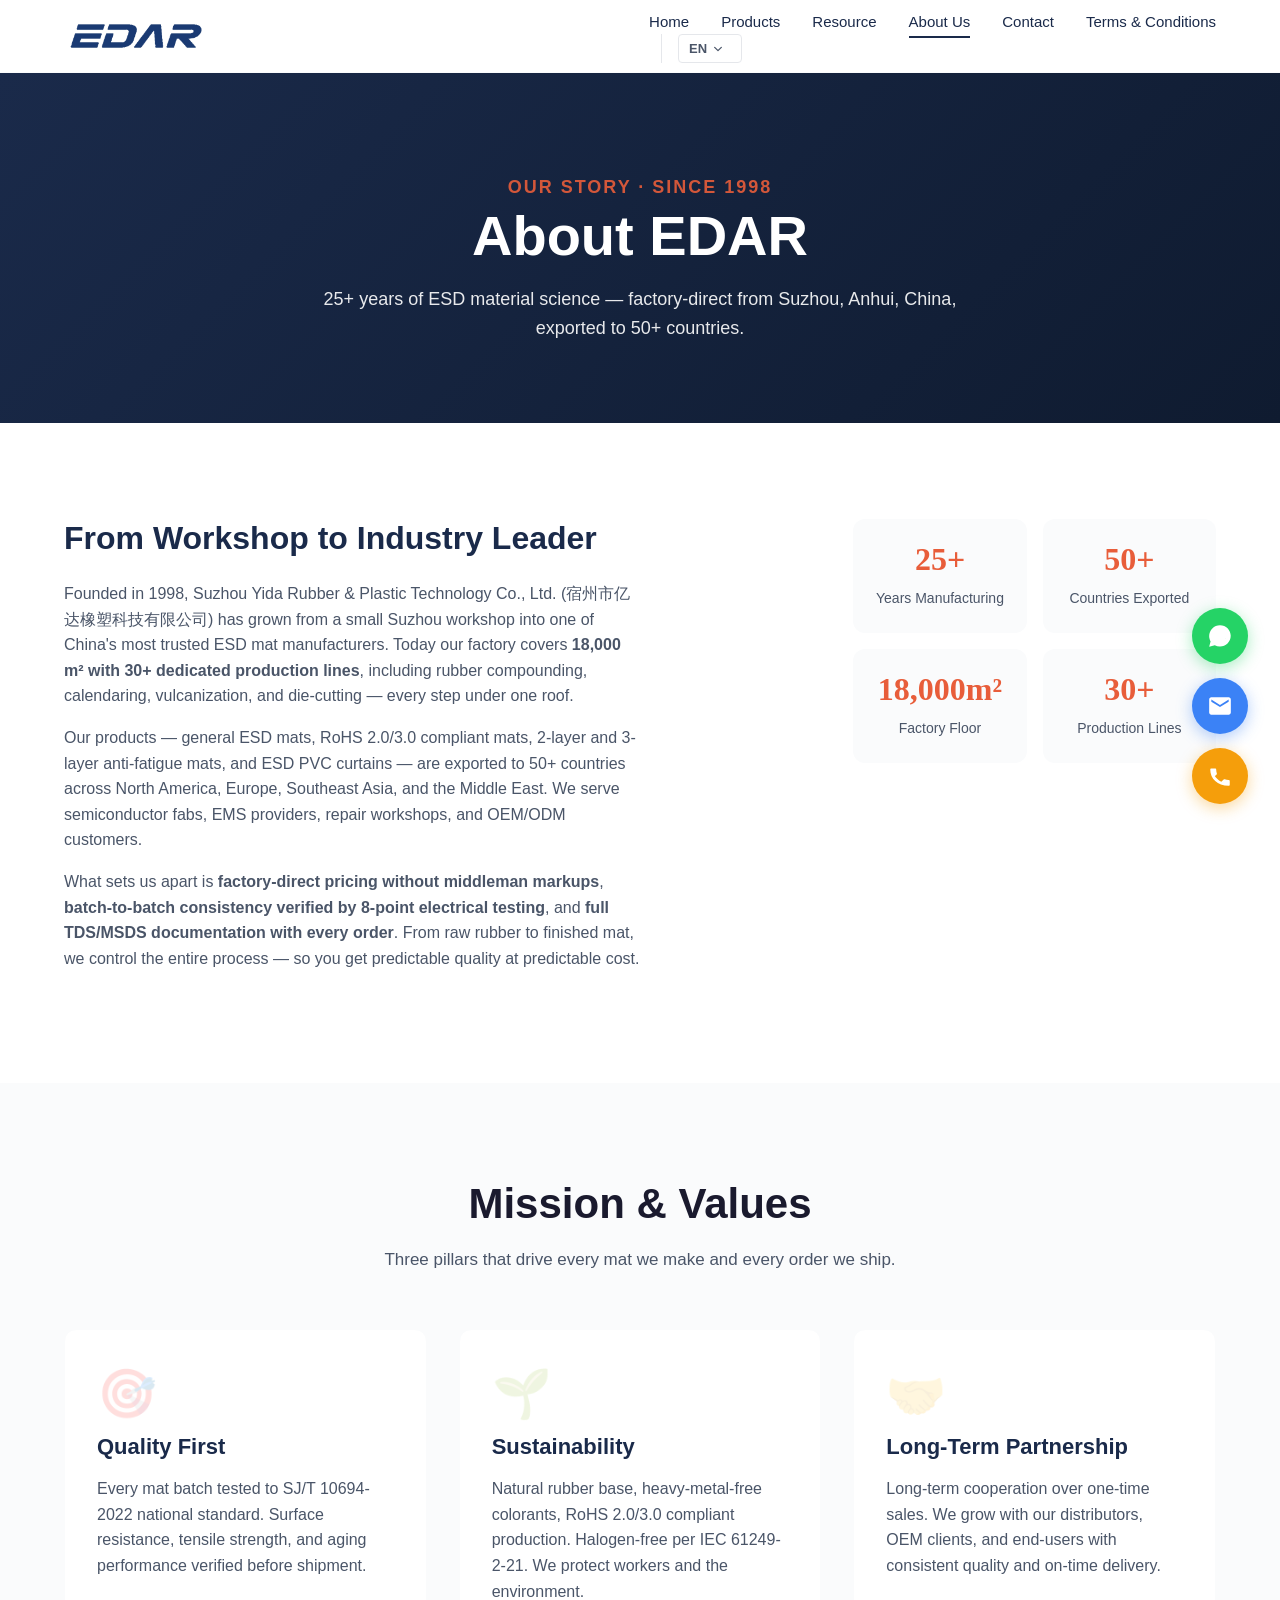
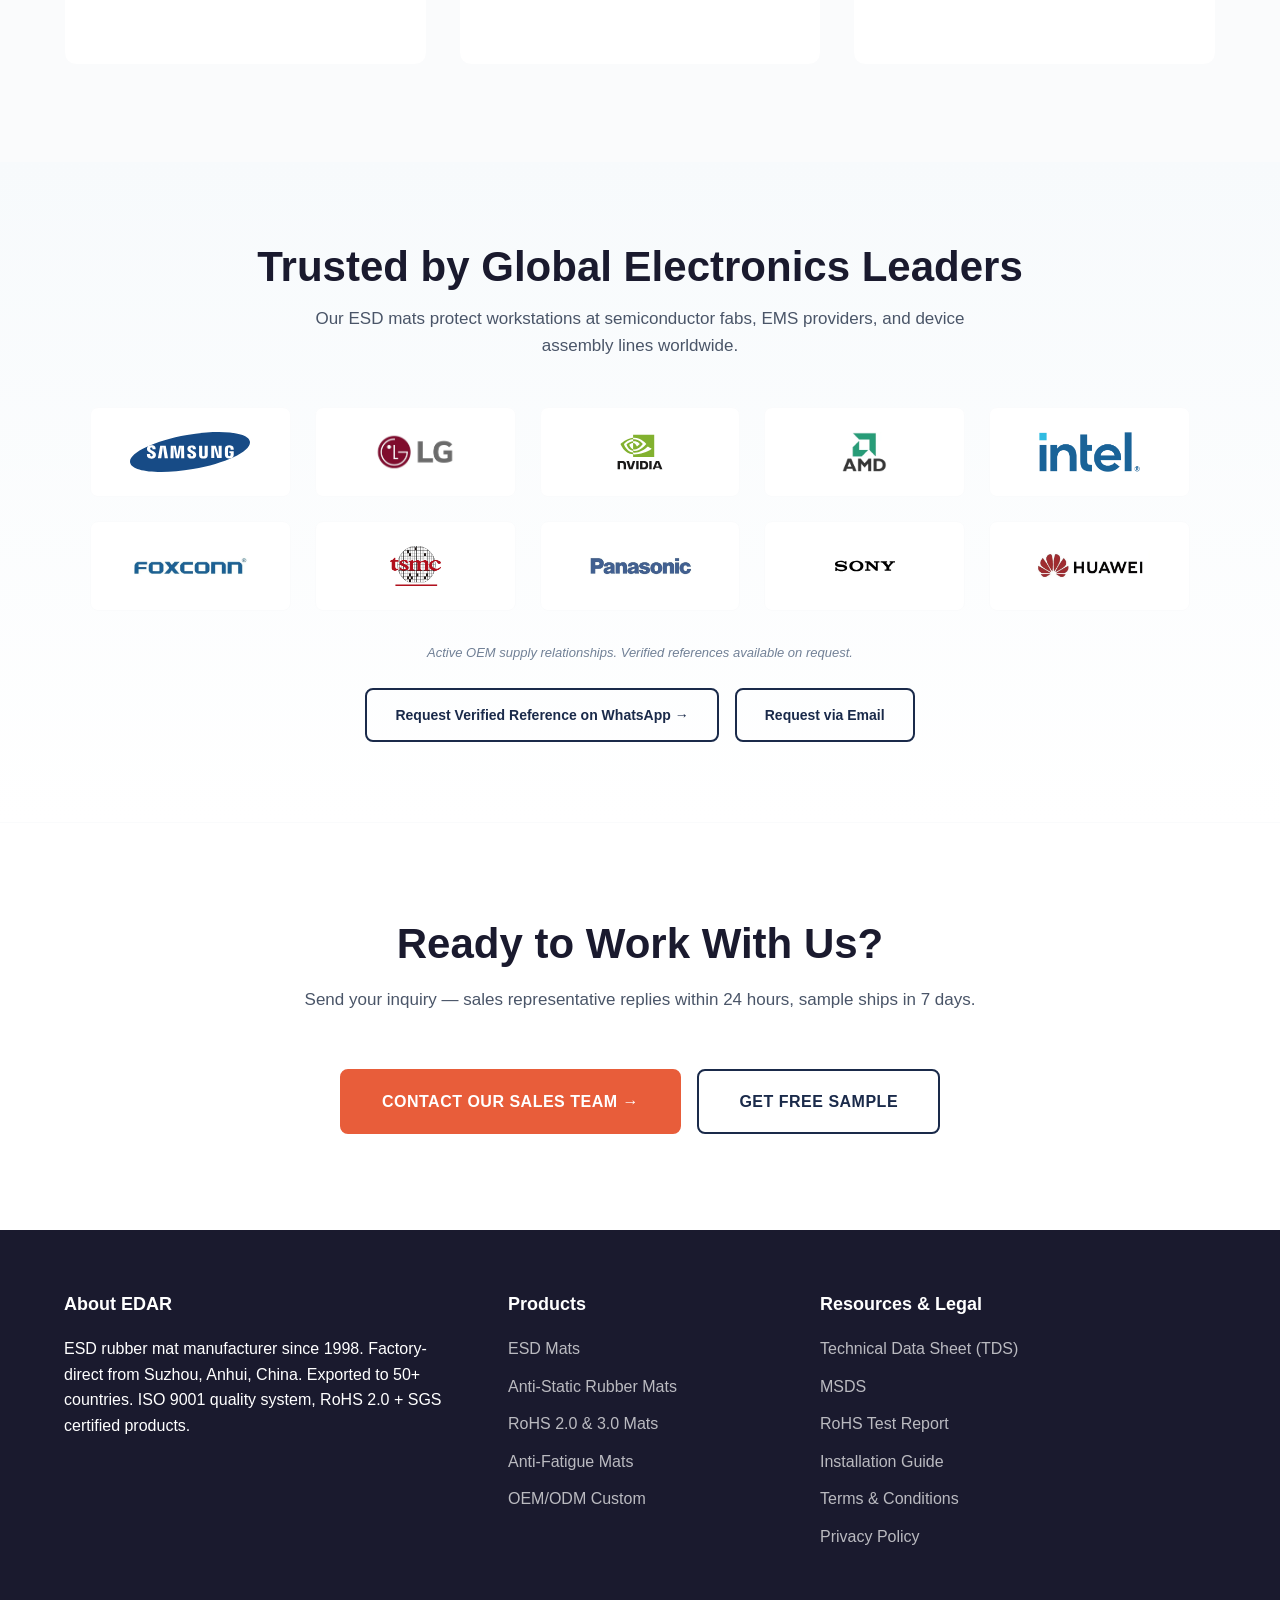
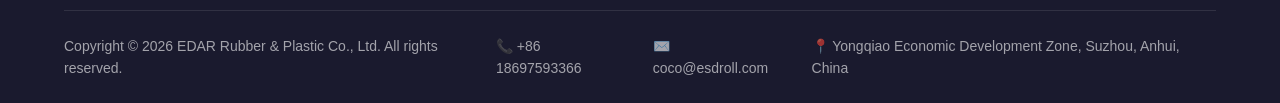
==== commit e0c98275: "feat: replace WhatsApp FAB with 3-button stack (WA/Email/Phone)" ====
--- a/about.html
+++ b/about.html
@@ -6,7 +6,7 @@
 <title>About EDAR | ESD Mat Manufacturer Since 1998 — Suzhou, Anhui, China</title>
 <meta name="description" content="EDAR manufactures ESD rubber mats since 1998. 18,000m² factory, 30+ production lines, exported to 50+ countries. RoHS 2.0 + SGS certified.">
 <link rel="preload" as="image" href="assets/img/factory.jpg.webp" fetchpriority="high">
-<link rel="stylesheet" href="assets/css/style.css?v=24">
+<link rel="stylesheet" href="assets/css/style.css?v=25">
 <!-- Open Graph -->
 <meta property="og:type" content="website">
 <meta property="og:url" content="https://edar-esd.com/about.html">
@@ -18,7 +18,7 @@
 <meta name="twitter:title" content="About EDAR — ESD Mat Manufacturer Since 1998">
 <meta name="twitter:description" content="25+ years ESD mat manufacturing. 18,000m² factory. 50+ countries.">
 <meta name="twitter:image" content="https://edar-esd.com/assets/img/factory.jpg.webp">
-<script>document.write('<script src="assets/js/main.js?v=5?v=' + Date.now() + '"><\/script>');</script>
+<script>document.write('<script src="assets/js/main.js?v=6?v=' + Date.now() + '"><\/script>');</script>
 <script src="assets/js/i18n.js"></script>
 
 <!-- SEO: Canonical -->
@@ -240,13 +240,24 @@
 </footer>
 
 <!-- WhatsApp Floating Button -->
-<a href="https://wa.me/8618697593366" class="wa-float" target="_blank" rel="noopener" aria-label="Chat on WhatsApp">
-  <svg viewBox="0 0 24 24" xmlns="http://www.w3.org/2000/svg" aria-hidden="true">
-    <path d="M17.472 14.382c-.297-.149-1.758-.867-2.03-.967-.273-.099-.471-.148-.67.15-.197.297-.767.966-.94 1.164-.173.199-.347.223-.644.075-.297-.15-1.255-.463-2.39-1.475-.883-.788-1.48-1.761-1.653-2.059-.173-.297-.018-.458.13-.606.134-.133.298-.347.446-.52.149-.174.198-.298.298-.497.099-.198.05-.371-.025-.52-.075-.149-.669-1.612-.916-2.207-.242-.579-.487-.5-.669-.51-.173-.008-.371-.01-.57-.01-.198 0-.52.074-.792.372-.272.297-1.04 1.016-1.04 2.479 0 1.462 1.065 2.875 1.213 3.074.149.198 2.096 3.2 5.077 4.487.709.306 1.262.489 1.694.625.712.227 1.36.195 1.871.118.571-.085 1.758-.719 2.006-1.413.248-.694.248-1.289.173-1.413-.074-.124-.272-.198-.57-.347m-5.421 7.403h-.004a9.87 9.87 0 01-5.031-1.378l-.361-.214-3.741.982.998-3.648-.235-.374a9.86 9.86 0 01-1.51-5.26c.001-5.45 4.436-9.884 9.888-9.884 2.64 0 5.122 1.03 6.988 2.898a9.825 9.825 0 012.893 6.994c-.003 5.45-4.437 9.884-9.885 9.884m8.413-18.297A11.815 11.815 0 0012.05 0C5.495 0 .16 5.335.157 11.892c0 2.096.547 4.142 1.588 5.945L.057 24l6.305-1.654a11.882 11.882 0 005.683 1.448h.005c6.554 0 11.89-5.335 11.893-11.893a11.821 11.821 0 00-3.48-8.413Z"/>
-  </svg>
-</a>
-
-<script src="assets/js/main.js?v=5"></script>
+<!-- Floating contact buttons (WhatsApp / Email / Phone) -->
+<div class="wa-fab-stack" aria-label="Contact us">
+  <a href="https://wa.me/8618697593366" class="wa-fab wa-whatsapp" target="_blank" rel="noopener" aria-label="Chat on WhatsApp">
+    <span class="wa-fab-label">WhatsApp</span>
+    <svg xmlns="http://www.w3.org/2000/svg" viewBox="0 0 24 24" aria-hidden="true"><path d="M17.5 14.4c-.3-.1-1.7-.8-2-.9-.3-.1-.5-.1-.7.2s-.8.9-1 1.1c-.2.2-.4.2-.7.1-1.8-.9-3-1.6-4.2-3.6-.3-.6.3-.5.9-1.7.1-.2.1-.4 0-.5-.1-.1-.7-1.6-.9-2.2-.2-.6-.5-.5-.7-.5h-.6c-.2 0-.5.1-.8.4-.3.3-1 1-1 2.5 0 1.5 1 2.9 1.2 3.1.1.2 2 3 4.8 4.2 1.8.7 2.5.8 3.4.7.5-.1 1.7-.7 2-1.4.2-.7.2-1.2.2-1.4-.1-.2-.3-.2-.6-.4zM12 2C6.5 2 2 6.5 2 12c0 1.8.5 3.5 1.3 5L2 22l5.2-1.4c1.4.8 3 1.2 4.7 1.2 5.5 0 10-4.5 10-10S17.5 2 12 2z"/></svg>
+  </a>
+  <a href="mailto:coco@esdroll.com" class="wa-fab wa-email" aria-label="Email us">
+    <span class="wa-fab-label">Email</span>
+    <svg xmlns="http://www.w3.org/2000/svg" viewBox="0 0 24 24" aria-hidden="true"><path d="M20 4H4c-1.1 0-2 .9-2 2v12c0 1.1.9 2 2 2h16c1.1 0 2-.9 2-2V6c0-1.1-.9-2-2-2zm0 4-8 5-8-5V6l8 5 8-5v2z"/></svg>
+  </a>
+  <a href="tel:+8618697593366" class="wa-fab wa-phone" aria-label="Call us">
+    <span class="wa-fab-label">Phone</span>
+    <svg xmlns="http://www.w3.org/2000/svg" viewBox="0 0 24 24" aria-hidden="true"><path d="M6.6 10.8c1.4 2.8 3.8 5.1 6.6 6.6l2.2-2.2c.3-.3.7-.4 1-.2 1.1.4 2.3.6 3.6.6.6 0 1 .4 1 1V20c0 .6-.4 1-1 1C9.6 21 3 14.4 3 6c0-.6.4-1 1-1h3.5c.6 0 1 .4 1 1 0 1.3.2 2.5.6 3.6.1.4 0 .7-.2 1l-2.3 2.2z"/></svg>
+  </a>
+</div>
+
+
+<script src="assets/js/main.js?v=6"></script>
 <button class="back-to-top" id="backToTop" aria-label="Back to top">↑</button>
 </body>
 </html>
--- a/assets/css/style.css
+++ b/assets/css/style.css
@@ -310,6 +310,22 @@
 
 @media (max-width: 968px) {
   .grid-3, .specs-grid, .footer-grid, .testimonials-grid, .apps-grid { grid-template-columns: 1fr; }
+  /* Industry applications: vertical cards like products on mobile */
+  .apps-grid { gap: 20px; }
+  .app-card {
+    background: white;
+    border-radius: 12px;
+    border: 1px solid var(--gray-100);
+    overflow: hidden;
+    transition: all var(--transition);
+    display: flex;
+    flex-direction: column;
+  }
+  .app-img { aspect-ratio: 4/3; overflow: hidden; background: var(--gray-100); }
+  .app-img img { width: 100%; height: 100%; object-fit: cover; display: block; }
+  .app-body { padding: 20px; }
+  .app-body h3 { font-size: 18px; margin-bottom: 8px; }
+  .app-body p { font-size: 14px; }
   .stats-grid { grid-template-columns: repeat(2, 1fr); }
   .cert-grid { grid-template-columns: repeat(3, 1fr); }
   .form-row { grid-template-columns: 1fr; }
@@ -566,15 +582,83 @@
   .users-grid { grid-template-columns: repeat(3, 1fr); gap: 16px; }
   .user-logo { height: 70px; padding: 10px; }
   .user-logo img { max-height: 40px; }
+  .page-hero { padding: 64px 0 48px; }
+  .page-hero h1 { font-size: 30px; }
+  .page-hero p { font-size: 16px; }
+  .stats-bar { padding: 48px 0; }
   .hero-thumbs { gap: 8px; }
   .hero-thumb { width: 60px; height: 45px; }
+  .hero-cta { flex-direction: column; align-items: center; }
+  .hero-cta .btn { width: 100%; max-width: 320px; }
+
+  /* Industry applications: vertical cards like products on mobile */
+  .apps-grid { gap: 20px; }
+  .app-card {
+    background: white;
+    border-radius: 12px;
+    border: 1px solid var(--gray-100);
+    overflow: hidden;
+    transition: all var(--transition);
+    display: flex;
+    flex-direction: column;
+  }
+  .app-img { aspect-ratio: 4/3; overflow: hidden; background: var(--gray-100); }
+  .app-img img { width: 100%; height: 100%; object-fit: cover; display: block; }
+  .app-body { padding: 20px; }
+  .app-body h3 { font-size: 18px; margin-bottom: 8px; }
+  .app-body p { font-size: 14px; }
 }
 @media (max-width: 480px) {
-  .users-grid { grid-template-columns: repeat(2, 1fr); }
-  .cert-grid { grid-template-columns: repeat(2, 1fr); gap: 12px; }
-  .cert-badge { padding: 16px 12px; }
+  /* Layout spacing */
+  section { padding: 48px 0; }
+  .hero { min-height: 400px; }
+  .hero-content { padding: 60px 24px; }
+  .page-hero { padding: 48px 0 40px; }
+  .page-hero h1 { font-size: 26px; }
+  .page-hero p { font-size: 15px; }
+  .stats-bar { padding: 40px 0; }
+  .stats-grid { grid-template-columns: 1fr; gap: 24px; }
+  .stat-num { font-size: 32px; }
+  .stat-label { font-size: 12px; }
+  /* Typography */
+  .section-title { font-size: 24px; }
+  .section-sub { font-size: 14px; margin-bottom: 32px; }
+  .hero h1 { font-size: 28px; }
+  .hero-sub { font-size: 15px; }
+  /* Grids */
+  .users-grid { grid-template-columns: repeat(2, 1fr); gap: 10px; }
+  .user-logo { height: 56px; padding: 8px; }
+  .user-logo img { max-height: 32px; }
+  .cert-grid { grid-template-columns: repeat(2, 1fr); gap: 10px; }
+  .cert-badge { padding: 12px 8px; border-radius: 8px; }
+  .cert-name { font-size: 11px; }
+  .cert-icon { width: 44px; height: 44px; }
+  .cert-desc { font-size: 10px; }
+  /* App cards (ESD Mat Use Scenarios) */
+  .app-img { aspect-ratio: 4/3; }
+  .app-body { padding: 16px; }
+  .app-body h3 { font-size: 16px; }
+  .app-body p { font-size: 13px; }
+  /* Feature cards */
+  .feature-card { padding: 28px 20px; }
+  .feature-card h3 { font-size: 18px; }
+  .feature-card p { font-size: 14px; }
+  .feature-num { font-size: 36px; }
+  /* Product cards */
+  .product-card-body { padding: 16px; }
+  .product-card h3 { font-size: 17px; }
+  .product-card p { font-size: 13px; }
+  .product-card .product-meta { flex-wrap: wrap; gap: 8px; }
+  /* Buttons */
+  .hero-cta .btn { width: 100%; max-width: 260px; padding: 12px 20px; font-size: 13px; }
+  /* Thumbs */
   .hero-thumb { width: 52px; height: 39px; }
-  .stat-num { font-size: 36px; }
+  .hero-thumbs { gap: 6px; margin-top: 32px; }
+  /* Footer */
+  .site-footer { padding: 40px 0 16px; }
+  .footer-grid { gap: 32px; }
+  .site-footer h3 { font-size: 16px; }
+  .site-footer p, .site-footer li { font-size: 14px; }
 }
 
 /* ============== Material Card with Image ============== */
@@ -609,7 +693,42 @@
 .section--heroic { padding: 120px 0; }
 .section--alt-bg { background: var(--bg); }
 
-/* ============== WhatsApp Floating Button ============== */
+/* ============== Floating Action Buttons (WhatsApp / Email / Phone) ============== */
+.wa-fab-stack {
+  position: fixed; bottom: 96px; right: 32px; z-index: 98;
+  display: flex; flex-direction: column; gap: 14px;
+  align-items: flex-end;
+}
+.wa-fab {
+  width: 56px; height: 56px; border-radius: 50%;
+  color: white;
+  display: flex; align-items: center; justify-content: center;
+  box-shadow: 0 4px 16px rgba(0,0,0,0.18);
+  transition: all var(--transition);
+  text-decoration: none;
+}
+.wa-fab:hover { transform: translateY(-4px) scale(1.05); }
+.wa-fab:focus-visible { outline: 2px solid var(--gold); outline-offset: 3px; }
+.wa-fab svg { width: 26px; height: 26px; fill: white; }
+.wa-fab.wa-whatsapp { background: #25D366; box-shadow: 0 4px 16px rgba(37,211,102,0.4); }
+.wa-fab.wa-whatsapp:hover { background: #1FB855; box-shadow: 0 8px 24px rgba(37,211,102,0.5); }
+.wa-fab.wa-email { background: #3b82f6; box-shadow: 0 4px 16px rgba(59,130,246,0.4); }
+.wa-fab.wa-email:hover { background: #2563eb; box-shadow: 0 8px 24px rgba(59,130,246,0.5); }
+.wa-fab.wa-phone { background: #f59e0b; box-shadow: 0 4px 16px rgba(245,158,11,0.4); }
+.wa-fab.wa-phone:hover { background: #d97706; box-shadow: 0 8px 24px rgba(245,158,11,0.5); }
+.wa-fab-label {
+  position: absolute; right: 70px; top: 50%; transform: translateY(-50%);
+  background: var(--dark); color: white; padding: 6px 12px; border-radius: 6px;
+  font-size: 13px; white-space: nowrap; opacity: 0; pointer-events: none;
+  transition: opacity 0.2s;
+}
+.wa-fab:hover .wa-fab-label, .wa-fab:focus-visible .wa-fab-label { opacity: 1; }
+@media (max-width: 768px) {
+  .wa-fab-stack { bottom: 88px; right: 20px; gap: 10px; }
+  .wa-fab { width: 52px; height: 52px; }
+  .wa-fab svg { width: 24px; height: 24px; }
+  .wa-fab-label { display: none; }
+}
 .wa-float {
   position: fixed; bottom: 96px; right: 32px; z-index: 98;
   width: 56px; height: 56px; border-radius: 50%;
